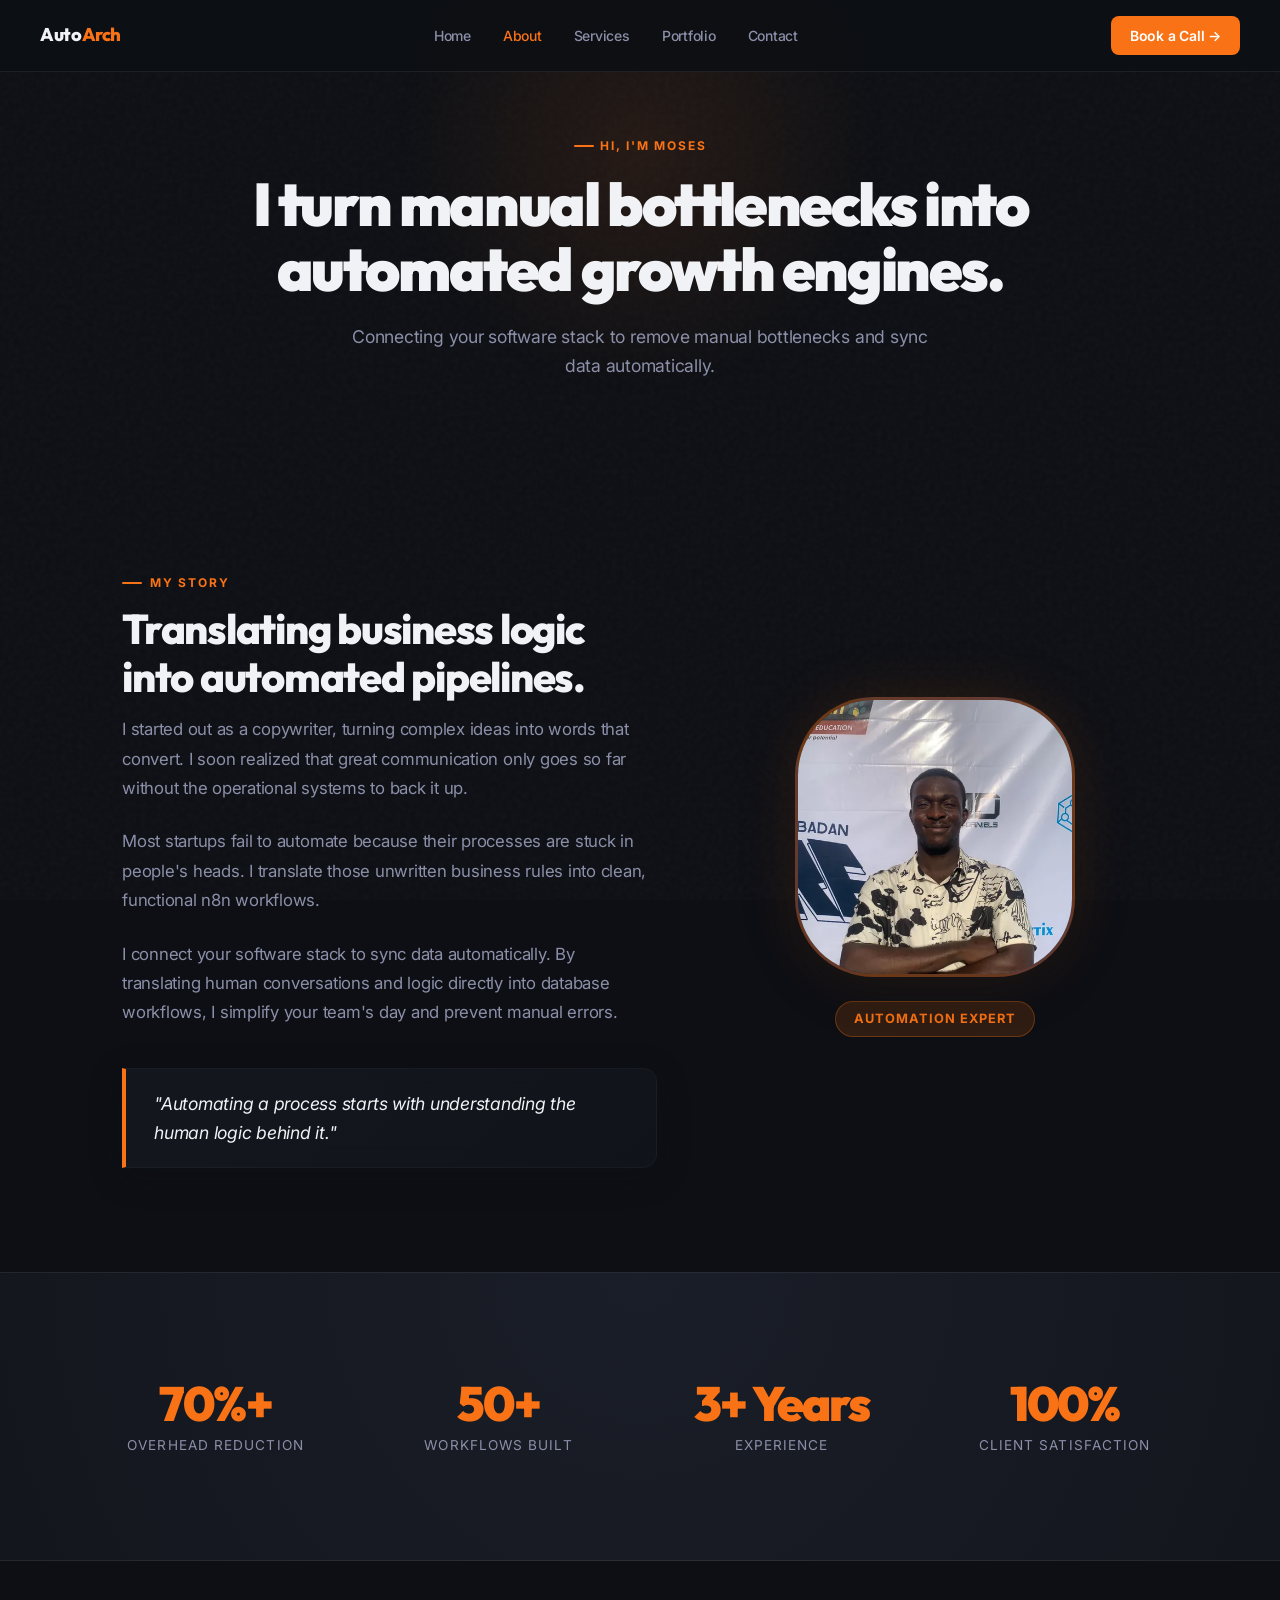
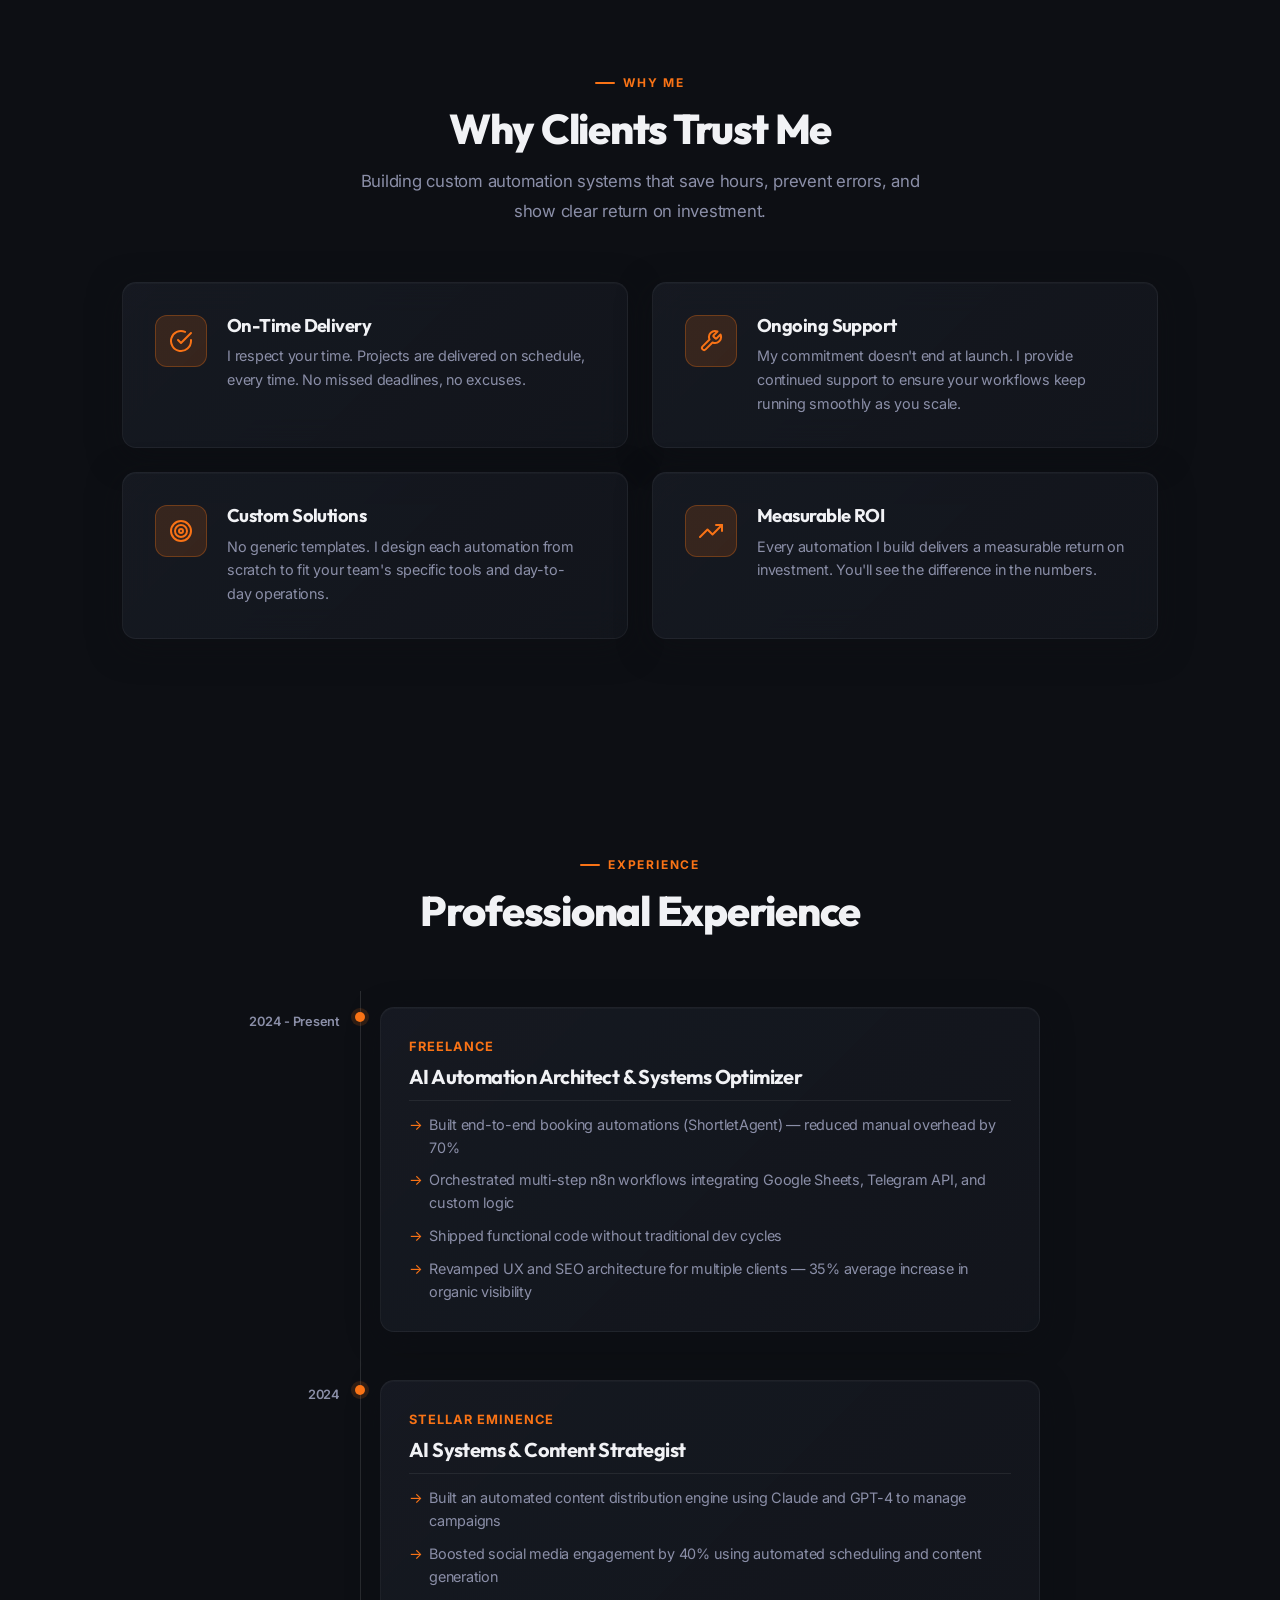
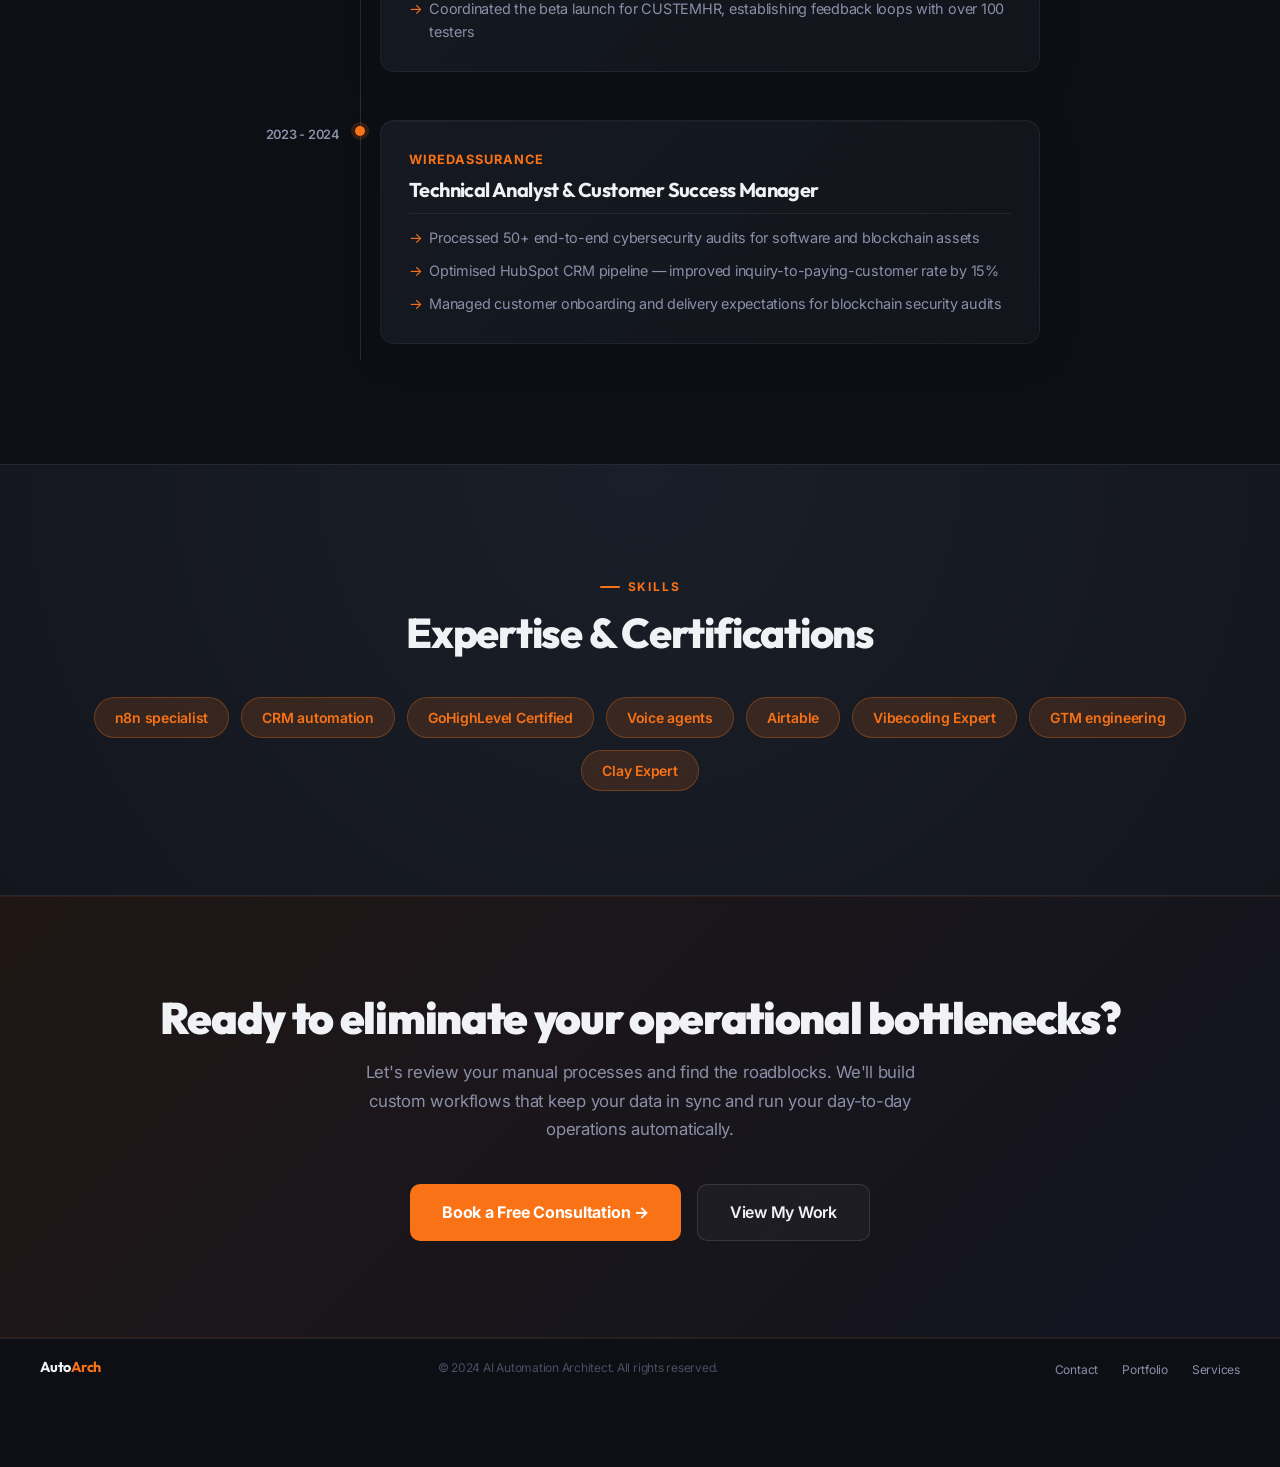
==== about.html @ 7ce36f3f "Initialize project and apply multi-page structural transition with copywriting decontamination" ====
<!DOCTYPE html>
<html lang="en">
<head>
  <meta charset="UTF-8">
  <meta name="viewport" content="width=device-width, initial-scale=1.0">
  <title>About Me | AI Automation Architect</title>
  <meta name="description" content="Read my story and background. I combine technical automation expertise with strategic systems optimization.">
  
    <link rel="preconnect" href="https://fonts.googleapis.com">
  <link rel="preconnect" href="https://fonts.gstatic.com" crossorigin>
  <link href="https://fonts.googleapis.com/css2?family=Inter:wght@400;500;600;700;800&family=Outfit:wght@400;600;700;800;900&display=swap" rel="stylesheet">
  <link rel="stylesheet" href="shared.css?v=1.2">
  
  <style>
    /* ─── ABOUT PAGE SPECIFIC STYLES ──────────────── */
    /* Story Grid */
    .story-grid {
      display: grid;
      grid-template-columns: 1.2fr 1fr;
      gap: 3.5rem;
      align-items: center;
    }
    .story-text p {
      color: var(--muted);
      margin-bottom: 1.5rem;
      line-height: 1.75;
      font-size: 1.05rem;
    }
    .quote-card {
      border-left: 4px solid var(--orange);
      padding: 1.25rem 1.75rem;
      background: linear-gradient(135deg, rgba(25, 29, 38, 0.6) 0%, rgba(19, 22, 29, 0.7) 100%);
      border-top: 1px solid rgba(255, 255, 255, 0.03);
      border-right: 1px solid rgba(255, 255, 255, 0.03);
      border-bottom: 1px solid rgba(255, 255, 255, 0.03);
      border-radius: 0 var(--radius) var(--radius) 0;
      margin-top: 2.5rem;
      font-style: italic;
      font-size: 1.1rem;
      color: var(--text);
      backdrop-filter: blur(12px);
      -webkit-backdrop-filter: blur(12px);
      box-shadow: 0 8px 32px rgba(13, 15, 20, 0.3);
    }
    .story-visual {
      display: flex;
      flex-direction: column;
      align-items: center;
      justify-content: center;
      position: relative;
    }
    .avatar-placeholder {
      overflow: hidden;
      width: 280px;
      height: 280px;
      border-radius: 28%;
      background: linear-gradient(135deg, var(--orange-d) 0%, rgba(99,102,241,0.2) 100%);
      border: 3px solid var(--orange-b);
      display: flex;
      align-items: center;
      justify-content: center;
      font-size: 5.5rem;
      box-shadow: inset 0 1px 1px rgba(255,255,255,0.05), 0 16px 40px rgba(13, 15, 20, 0.4), 0 0 60px rgba(249,115,22,0.15);
      margin-bottom: 1.5rem;
      position: relative;
      transition: all 0.4s cubic-bezier(0.16, 1, 0.3, 1);
    }
    .avatar-placeholder:hover {
      border-color: var(--orange);
      transform: translateY(-2px) scale(1.02);
      box-shadow: inset 0 1px 1px rgba(255,255,255,0.08), 0 24px 64px rgba(13, 15, 20, 0.6), 0 0 80px rgba(249,115,22,0.25);
    }
    .avatar-placeholder::before {
      content: '';
      position: absolute;
      inset: -10px;
      border-radius: 28%;
      border: 1px dashed var(--dim);
      animation: rotate 20s linear infinite;
    }
    @keyframes rotate {
      from { transform: rotate(0deg); }
      to { transform: rotate(360deg); }
    }
    .expert-badge {
      background: var(--orange-d);
      border: 1px solid var(--orange-b);
      color: var(--orange);
      padding: 0.4rem 1.1rem;
      border-radius: 20px;
      font-size: 0.8rem;
      font-weight: 700;
      letter-spacing: 0.08em;
      text-transform: uppercase;
    }

    /* Stats Grid */
    .stats-grid {
      display: grid;
      grid-template-columns: repeat(4, 1fr);
      gap: 2rem;
      text-align: center;
    }
    .stat-number {
      font-family: 'Outfit', sans-serif;
      font-size: 3rem;
      font-weight: 900;
      color: var(--orange);
      margin-bottom: 0.25rem;
      line-height: 1.1;
      letter-spacing: -0.04em;
    }
    .stat-label {
      font-size: 0.85rem;
      color: var(--muted);
      text-transform: uppercase;
      letter-spacing: 0.08em;
    }

    /* Trust Grid */
    .trust-grid {
      display: grid;
      grid-template-columns: repeat(2, 1fr);
      gap: 1.5rem;
    }
    .trust-card {
      background: linear-gradient(135deg, rgba(25, 29, 38, 0.75) 0%, rgba(19, 22, 29, 0.85) 100%);
      border: 1px solid rgba(255, 255, 255, 0.05);
      box-shadow: inset 0 1px 1px rgba(255, 255, 255, 0.03), 0 8px 32px rgba(13, 15, 20, 0.5);
      border-radius: var(--radius);
      padding: 2rem;
      display: flex;
      gap: 1.25rem;
      backdrop-filter: blur(16px);
      -webkit-backdrop-filter: blur(16px);
      transition: all 0.25s cubic-bezier(0.16, 1, 0.3, 1);
    }
    .trust-card:hover {
      border-color: rgba(249,115,22,0.25);
      transform: translateY(-4px);
      box-shadow: inset 0 1px 1px rgba(255, 255, 255, 0.05), 0 20px 48px rgba(13, 15, 20, 0.75), 0 0 32px rgba(249, 115, 22, 0.03);
    }
    .trust-icon {
      width: 52px;
      height: 52px;
      border-radius: 12px;
      background: var(--orange-d);
      border: 1px solid var(--orange-b);
      display: flex;
      align-items: center;
      justify-content: center;
      flex-shrink: 0;
      transition: all 0.3s ease;
    }
    .trust-icon svg {
      width: 24px;
      height: 24px;
      stroke: var(--orange);
    }
    .trust-title {
      font-family: 'Outfit', sans-serif;
      font-size: 1.15rem;
      font-weight: 700;
      margin-bottom: 0.5rem;
    }
    .trust-desc {
      font-size: 0.9rem;
      color: var(--muted);
      line-height: 1.65;
    }

    /* Timeline */
    .timeline {
      position: relative;
      max-width: 800px;
      margin: 0 auto;
      padding: 1rem 0;
    }
    .timeline::before {
      content: '';
      position: absolute;
      top: 0; bottom: 0; left: 120px;
      width: 1px;
      background: var(--border2);
    }
    .timeline-item {
      display: grid;
      grid-template-columns: 100px 40px 1fr;
      margin-bottom: 3rem;
      position: relative;
    }
    .timeline-item:last-child { margin-bottom: 0; }
    .timeline-date {
      text-align: right;
      padding-top: 0.25rem;
      font-size: 0.8rem;
      font-weight: 600;
      color: var(--muted);
    }
    .timeline-dot {
      display: flex;
      justify-content: center;
      position: relative;
      padding-top: 0.35rem;
    }
    .timeline-dot::after {
      content: '';
      width: 10px;
      height: 10px;
      border-radius: 50%;
      background: var(--orange);
      box-shadow: 0 0 0 4px var(--orange-d);
      z-index: 2;
    }
    .timeline-content {
      background: linear-gradient(135deg, rgba(25, 29, 38, 0.75) 0%, rgba(19, 22, 29, 0.85) 100%);
      border: 1px solid rgba(255, 255, 255, 0.05);
      box-shadow: inset 0 1px 1px rgba(255, 255, 255, 0.03), 0 8px 32px rgba(13, 15, 20, 0.4);
      border-radius: var(--radius);
      padding: 1.75rem;
      transition: all 0.25s cubic-bezier(0.16, 1, 0.3, 1);
    }
    .timeline-content:hover {
      border-color: rgba(249,115,22,0.25);
      box-shadow: inset 0 1px 1px rgba(255, 255, 255, 0.05), 0 16px 40px rgba(13, 15, 20, 0.6);
      transform: translateY(-2px);
    }
    .timeline-meta {
      display: flex;
      justify-content: space-between;
      flex-wrap: wrap;
      gap: 0.5rem;
      margin-bottom: 0.75rem;
      border-bottom: 1px solid var(--border);
      padding-bottom: 0.75rem;
    }
    .timeline-company {
      font-size: 0.8rem;
      font-weight: 700;
      text-transform: uppercase;
      letter-spacing: 0.08em;
      color: var(--orange);
    }
    .timeline-role {
      font-family: 'Outfit', sans-serif;
      font-size: 1.25rem;
      font-weight: 700;
      width: 100%;
      letter-spacing: -0.03em;
      line-height: 1.15;
    }
    .timeline-bullets {
      list-style: none;
      display: flex;
      flex-direction: column;
      gap: 0.6rem;
    }
    .timeline-bullets li {
      font-size: 0.9rem;
      color: var(--muted);
      padding-left: 1.25rem;
      position: relative;
      line-height: 1.6;
    }
    .timeline-bullets li::before {
      content: '→';
      position: absolute;
      left: 0;
      color: var(--orange);
    }

    /* Certifications Flex */
    .cert-flex {
      display: flex;
      flex-wrap: wrap;
      gap: 0.75rem;
      justify-content: center;
    }
    .cert-pill {
      background: var(--orange-d);
      border: 1px solid var(--orange-b);
      color: var(--orange);
      padding: 0.5rem 1.25rem;
      border-radius: 30px;
      font-size: 0.875rem;
      font-weight: 600;
      transition: all 0.25s ease;
    }
    .cert-pill:hover {
      background: var(--orange);
      color: #fff;
      transform: translateY(-1px);
    }

    /* Responsive */
    @media (max-width: 900px) {
      .story-grid { grid-template-columns: 1fr; gap: 2rem; }
      .story-visual { order: -1; }
      .stats-grid { grid-template-columns: repeat(2, 1fr); gap: 1.5rem; }
      .trust-grid { grid-template-columns: 1fr; }
      .timeline::before { left: 20px; }
      .timeline-item { grid-template-columns: 0px 40px 1fr; }
      .timeline-dot { grid-column: 2; }
      .timeline-content { grid-column: 3; margin-top: 1rem; }
      .timeline-date {
        position: absolute;
        left: 45px;
        top: -18px;
        text-align: left;
      }
    }

    @media (max-width: 600px) {
      .avatar-placeholder {
      overflow: hidden; width: 180px; height: 180px; font-size: 3.5rem; }
      .story-grid { gap: 2rem; }
      .story-quote-card { padding: 1.5rem; }
      .stats-grid { grid-template-columns: 1fr 1fr; gap: 1rem; }
      .stat-number { font-size: 2.2rem; }
      .stat-label { font-size: 0.75rem; }
      .trust-card { padding: 1.5rem; }
      .cert-flex { gap: 0.5rem; }
      .cert-pill { padding: 0.35rem 0.9rem; font-size: 0.8rem; }

      .timeline-date { font-size: 0.75rem; }
    }
  </style>
</head>
<body>

  <!-- ── NAV ── -->
  <nav>
    <a href="index.html" class="nav-brand">Auto<span>Arch</span></a>
    <ul class="nav-links">
      <li><a href="index.html">Home</a></li>
      <li><a href="about.html" class="active">About</a></li>
      <li><a href="services.html">Services</a></li>
      <li><a href="portfolio.html">Portfolio</a></li>
      <li><a href="contact.html">Contact</a></li>
    </ul>
    <a href="mailto:okoh656@gmail.com" class="nav-cta">Book a Call →</a>
  </nav>

  <!-- ── MOBILE NAV ── -->
  <nav class="mobile-nav">
    <ul class="mobile-nav-links">
      <li><a href="index.html"><span class="icon">🏠</span>Home</a></li>
      <li><a href="about.html" class="active"><span class="icon">👤</span>About</a></li>
      <li><a href="services.html"><span class="icon">⚡</span>Services</a></li>
      <li><a href="portfolio.html"><span class="icon">💼</span>Portfolio</a></li>
      <li><a href="contact.html"><span class="icon">📨</span>Contact</a></li>
    </ul>
  </nav>

  <!-- ── PAGE HERO ── -->
  <div class="page-hero">
    <div class="page-hero-tag">Hi, i'm Moses</div>
    <h1>I turn manual bottlenecks into automated growth engines.</h1>
    <p>Connecting your software stack to remove manual bottlenecks and sync data automatically.</p>
  </div>

  <!-- ── STORY SECTION ── -->
  <section class="section">
    <div class="story-grid">
      <div class="story-text fade-up">
        <div class="section-label">My Story</div>
        <h2 class="section-title">Translating business logic into automated pipelines.</h2>
        <p>I started out as a copywriter, turning complex ideas into words that convert. I soon realized that great communication only goes so far without the operational systems to back it up.</p>
        <p>Most startups fail to automate because their processes are stuck in people's heads. I translate those unwritten business rules into clean, functional n8n workflows.</p>
        <p>I connect your software stack to sync data automatically. By translating human conversations and logic directly into database workflows, I simplify your team's day and prevent manual errors.</p>
        <div class="quote-card">
          "Automating a process starts with understanding the human logic behind it."
        </div>
      </div>
      <div class="story-visual fade-up">
        <div class="avatar-placeholder">
          <img src="assets/about-avatar.webp" alt="AI Automation Specialist" style="width: 100%; height: 100%; object-fit: cover; display: block;" onerror="this.src='data:image/svg+xml;utf8,<svg xmlns=\'http://www.w3.org/2000/svg\' width=\'100%\' height=\'100%\' viewBox=\'0 0 100 100\' fill=\'%231a1e28\'><circle cx=\'50\' cy=\'40\' r=\'20\' fill=\'%23f97316\' opacity=\'0.85\'/><path d=\'M20 90 A30 30 0 0 1 80 90 Z\' fill=\'%23f97316\' opacity=\'0.85\'/></svg>'">
        </div>
        <div class="expert-badge">Automation Expert</div>
      </div>
    </div>
  </section>

  <!-- ── STATS BAND ── -->
  <section class="section-band">
    <div class="inner">
      <div class="stats-grid">
        <div class="stat-card">
          <div class="stat-number">70%+</div>
          <div class="stat-label">Overhead Reduction</div>
        </div>
        <div class="stat-card">
          <div class="stat-number">50+</div>
          <div class="stat-label">Workflows Built</div>
        </div>
        <div class="stat-card">
          <div class="stat-number">3+ Years</div>
          <div class="stat-label">Experience</div>
        </div>
        <div class="stat-card">
          <div class="stat-number">100%</div>
          <div class="stat-label">Client Satisfaction</div>
        </div>
      </div>
    </div>
  </section>

  <!-- ── WHY TRUST ME ── -->
  <section class="section">
    <div style="text-align: center; margin-bottom: 3.5rem;">
      <div class="section-label" style="justify-content: center;">Why Me</div>
      <h2 class="section-title">Why Clients Trust Me</h2>
      <p class="section-desc" style="margin: 0 auto;">Building custom automation systems that save hours, prevent errors, and show clear return on investment.</p>
    </div>

    <div class="trust-grid">
      <div class="trust-card fade-up">
        <div class="trust-icon">
          <svg viewBox="0 0 24 24" fill="none" stroke="currentColor" stroke-width="2" stroke-linecap="round" stroke-linejoin="round"><path d="M22 11.08V12a10 10 0 1 1-5.93-9.14"></path><polyline points="22 4 12 14.01 9 11.01"></polyline></svg>
        </div>
        <div>
          <h3 class="trust-title">On-Time Delivery</h3>
          <p class="trust-desc">I respect your time. Projects are delivered on schedule, every time. No missed deadlines, no excuses.</p>
        </div>
      </div>
      <div class="trust-card fade-up">
        <div class="trust-icon">
          <svg viewBox="0 0 24 24" fill="none" stroke="currentColor" stroke-width="2" stroke-linecap="round" stroke-linejoin="round"><path d="M14.7 6.3a1 1 0 0 0 0 1.4l1.6 1.6a1 1 0 0 0 1.4 0l3.77-3.77a6 6 0 0 1-7.94 7.94l-6.91 6.91a2.12 2.12 0 0 1-3-3l6.91-6.91a6 6 0 0 1 7.94-7.94l-3.76 3.76z"></path></svg>
        </div>
        <div>
          <h3 class="trust-title">Ongoing Support</h3>
          <p class="trust-desc">My commitment doesn't end at launch. I provide continued support to ensure your workflows keep running smoothly as you scale.</p>
        </div>
      </div>
      <div class="trust-card fade-up">
        <div class="trust-icon">
          <svg viewBox="0 0 24 24" fill="none" stroke="currentColor" stroke-width="2" stroke-linecap="round" stroke-linejoin="round"><circle cx="12" cy="12" r="10"></circle><circle cx="12" cy="12" r="6"></circle><circle cx="12" cy="12" r="2"></circle></svg>
        </div>
        <div>
          <h3 class="trust-title">Custom Solutions</h3>
          <p class="trust-desc">No generic templates. I design each automation from scratch to fit your team's specific tools and day-to-day operations.</p>
        </div>
      </div>
      <div class="trust-card fade-up">
        <div class="trust-icon">
          <svg viewBox="0 0 24 24" fill="none" stroke="currentColor" stroke-width="2" stroke-linecap="round" stroke-linejoin="round"><polyline points="23 6 13.5 15.5 8.5 10.5 1 18"></polyline><polyline points="17 6 23 6 23 12"></polyline></svg>
        </div>
        <div>
          <h3 class="trust-title">Measurable ROI</h3>
          <p class="trust-desc">Every automation I build delivers a measurable return on investment. You'll see the difference in the numbers.</p>
        </div>
      </div>
    </div>
  </section>

  <!-- ── TIMELINE SECTION ── -->
  <section class="section">
    <div style="text-align: center; margin-bottom: 3.5rem;">
      <div class="section-label" style="justify-content: center;">Experience</div>
      <h2 class="section-title">Professional Experience</h2>
    </div>

    <div class="timeline">
      <div class="timeline-item fade-up">
        <div class="timeline-date">2024 - Present</div>
        <div class="timeline-dot"></div>
        <div class="timeline-content">
          <div class="timeline-meta">
            <span class="timeline-company">Freelance</span>
            <h3 class="timeline-role">AI Automation Architect & Systems Optimizer</h3>
          </div>
          <ul class="timeline-bullets">
            <li>Built end-to-end booking automations (ShortletAgent) — reduced manual overhead by 70%</li>
            <li>Orchestrated multi-step n8n workflows integrating Google Sheets, Telegram API, and custom logic</li>
            <li>Shipped functional code without traditional dev cycles</li>
            <li>Revamped UX and SEO architecture for multiple clients — 35% average increase in organic visibility</li>
          </ul>
        </div>
      </div>

      <div class="timeline-item fade-up">
        <div class="timeline-date">2024</div>
        <div class="timeline-dot"></div>
        <div class="timeline-content">
          <div class="timeline-meta">
            <span class="timeline-company">Stellar Eminence</span>
            <h3 class="timeline-role">AI Systems & Content Strategist</h3>
          </div>
          <ul class="timeline-bullets">
            <li>Built an automated content distribution engine using Claude and GPT-4 to manage campaigns</li>
            <li>Boosted social media engagement by 40% using automated scheduling and content generation</li>
            <li>Coordinated the beta launch for CUSTEMHR, establishing feedback loops with over 100 testers</li>
          </ul>
        </div>
      </div>

      <div class="timeline-item fade-up">
        <div class="timeline-date">2023 - 2024</div>
        <div class="timeline-dot"></div>
        <div class="timeline-content">
          <div class="timeline-meta">
            <span class="timeline-company">WiredAssurance</span>
            <h3 class="timeline-role">Technical Analyst & Customer Success Manager</h3>
          </div>
          <ul class="timeline-bullets">
            <li>Processed 50+ end-to-end cybersecurity audits for software and blockchain assets</li>
            <li>Optimised HubSpot CRM pipeline — improved inquiry-to-paying-customer rate by 15%</li>
            <li>Managed customer onboarding and delivery expectations for blockchain security audits</li>
          </ul>
        </div>
      </div>
    </div>
  </section>

  <!-- ── EXPERTISE & CERTIFICATIONS ── -->
  <section class="section-band">
    <div class="inner" style="text-align: center;">
      <div class="section-label" style="justify-content: center;">Skills</div>
      <h2 class="section-title" style="margin-bottom: 2.5rem;">Expertise & Certifications</h2>
      <div class="cert-flex">
        <span class="cert-pill">n8n specialist</span>
        <span class="cert-pill">CRM automation</span>
        <span class="cert-pill">GoHighLevel Certified</span>
        <span class="cert-pill">Voice agents</span>
        <span class="cert-pill">Airtable</span>
        <span class="cert-pill">Vibecoding Expert</span>
        <span class="cert-pill">GTM engineering</span>
      <span class="cert-pill">Clay Expert</span>
      </div>
    </div>
  </section>

  <!-- ── CTA BAND ── -->
  <div class="cta-band">
    <h2>Ready to eliminate your operational bottlenecks?</h2>
    <p>Let's review your manual processes and find the roadblocks. We'll build custom workflows that keep your data in sync and run your day-to-day operations automatically.</p>
    <div style="display: flex; gap: 1rem; justify-content: center; flex-wrap: wrap;">
      <a href="contact.html" class="btn-primary">Book a Free Consultation →</a>
      <a href="portfolio.html" class="btn-outline">View My Work</a>
    </div>
  </div>

  <!-- ── FOOTER ── -->
  <footer>
    <div class="footer-brand">Auto<span>Arch</span></div>
    <div class="footer-copy">© 2024 AI Automation Architect. All rights reserved.</div>
    <ul class="footer-links">
      <li><a href="contact.html">Contact</a></li>
      <li><a href="portfolio.html">Portfolio</a></li>
      <li><a href="services.html">Services</a></li>
    </ul>
  </footer>

  

  <script defer src="shared.js?v=1.2"></script>

</body>
</html>
---- shared.css ----
/* ─── SHARED STYLES for all pages ───────────────── */


*, *::before, *::after { box-sizing: border-box; margin: 0; padding: 0; }

:root {
  --bg:       #0d0f14;
  --surface:  #13161d;
  --surface2: #1a1e28;
  --border:   rgba(255,255,255,0.07);
  --border2:  rgba(255,255,255,0.12);
  --text:     #f1f2f5;
  --muted:    #8b8fa8;
  --dim:      #4a4e62;
  --orange:   #f97316;
  --orange-d: rgba(249,115,22,0.15);
  --orange-b: rgba(249,115,22,0.3);
  --blue:     #6366f1;
  --green:    #22c55e;
  --radius:   14px;
}

html { scroll-behavior: smooth; }

body {
  background: var(--bg);
  color: var(--text);
  font-family: 'Inter', sans-serif;
  font-size: 16px;
  line-height: 1.65;
  letter-spacing: -0.015em;
  overflow-x: hidden;
  padding-bottom: 70px;
}

a { color: inherit; text-decoration: none; }

/* ─── AUTOFILL OVERRIDES ── */
input:-webkit-autofill,
input:-webkit-autofill:hover, 
input:-webkit-autofill:focus,
input:-webkit-autofill:active,
textarea:-webkit-autofill,
textarea:-webkit-autofill:hover,
textarea:-webkit-autofill:focus,
select:-webkit-autofill,
select:-webkit-autofill:hover,
select:-webkit-autofill:focus {
  -webkit-box-shadow: 0 0 0 1000px var(--surface) inset !important;
  -webkit-text-fill-color: var(--text) !important;
  transition: background-color 5000s ease-in-out 0s;
}


/* ─── DISPLAY TYPOGRAPHY ── */
h1, h2, h3, h4, h5, h6 {
  font-family: 'Outfit', sans-serif;
  letter-spacing: -0.035em;
  line-height: 1.12;
  text-wrap: balance;
}

h1 {
  letter-spacing: -0.045em;
  line-height: 1.08;
}

h2 {
  letter-spacing: -0.035em;
  line-height: 1.12;
}

h3 {
  letter-spacing: -0.03em;
  line-height: 1.15;
}

p {
  text-wrap: pretty;
}


/* ─── NOISE ── */
body::before {
  content: '';
  position: fixed;
  inset: 0;
  background-image: url("data:image/svg+xml,%3Csvg viewBox='0 0 200 200' xmlns='http://www.w3.org/2000/svg'%3E%3Cfilter id='n'%3E%3CfeTurbulence type='fractalNoise' baseFrequency='0.85' numOctaves='4' stitchTiles='stitch'/%3E%3C/filter%3E%3Crect width='100%25' height='100%25' filter='url(%23n)' opacity='0.03'/%3E%3C/svg%3E");
  pointer-events: none;
  z-index: 0;
}

/* ─── NAV ── */
nav {
  position: fixed;
  top: 0; left: 0; right: 0;
  z-index: 200;
  display: flex;
  align-items: center;
  justify-content: space-between;
  padding: 1rem 2.5rem;
  background: rgba(13,15,20,0.88);
  backdrop-filter: blur(20px);
  -webkit-backdrop-filter: blur(20px);
  border-bottom: 1px solid var(--border);
}

.nav-brand {
  font-family: 'Outfit', sans-serif;
  font-weight: 800;
  font-size: 1.15rem;
  letter-spacing: -0.02em;
  flex-shrink: 0;
}
.nav-brand span { color: var(--orange); }

.nav-links {
  display: flex;
  gap: 2rem;
  list-style: none;
}
.nav-links a {
  font-size: 0.875rem;
  font-weight: 500;
  color: var(--muted);
  transition: color 0.2s;
  white-space: nowrap;
}
.nav-links a:hover,
.nav-links a.active { color: var(--orange); }

.nav-cta {
  background: var(--orange);
  color: #fff !important;
  padding: 0.5rem 1.2rem;
  border-radius: 8px;
  font-size: 0.875rem;
  font-weight: 600;
  transition: all 0.25s ease;
  white-space: nowrap;
  flex-shrink: 0;
}
.nav-cta:hover {
  background: #ea6d0e;
  transform: translateY(-1px);
  box-shadow: 0 6px 20px rgba(249,115,22,0.35);
}

/* ─── MOBILE BOTTOM NAV ── */
.mobile-nav {
  display: none;
  position: fixed;
  top: auto;
  bottom: 0; left: 0; right: 0;
  z-index: 200;
  background: rgba(13,15,20,0.95);
  backdrop-filter: blur(20px);
  border-top: 1px solid var(--border);
  padding: 0.5rem 0 0.75rem;
}
.mobile-nav-links {
  display: flex;
  justify-content: space-around;
  list-style: none;
}
.mobile-nav-links a {
  display: flex;
  flex-direction: column;
  align-items: center;
  gap: 0.2rem;
  font-size: 0.62rem;
  font-weight: 600;
  color: var(--muted);
  padding: 0.4rem 0.6rem;
  border-radius: 8px;
  transition: color 0.2s;
  text-transform: uppercase;
  letter-spacing: 0.04em;
}
.mobile-nav-links a:hover,
.mobile-nav-links a.active { color: var(--orange); }
.mobile-nav-links .icon { font-size: 1.3rem; line-height: 1; }

/* ─── FOOTER ── */
footer {
  padding: 1rem 2.5rem;
  display: flex;
  align-items: center;
  justify-content: space-between;
  border-top: 1px solid var(--border);
  flex-wrap: wrap;
  gap: 1.5rem;
}
.footer-brand {
  font-family: 'Outfit', sans-serif;
  font-weight: 700;
  font-size: 0.9rem;
}
.footer-brand span { color: var(--orange); }
.footer-copy { font-size: 0.75rem; color: var(--dim); }
.footer-links { display: flex; gap: 1.5rem; list-style: none; }
.footer-links a { font-size: 0.75rem; color: var(--muted); transition: color 0.2s; }
.footer-links a:hover { color: var(--orange); }

/* ─── PAGE HERO ── */
.page-hero {
  padding: 8rem 2rem 5rem;
  text-align: center;
  position: relative;
  overflow: hidden;
}
.page-hero::before {
  content: '';
  position: absolute;
  width: 500px; height: 500px;
  top: -100px; left: 50%;
  transform: translateX(-50%);
  background: radial-gradient(ellipse, rgba(249,115,22,0.1) 0%, transparent 70%);
  border-radius: 50%;
  pointer-events: none;
}
.page-hero-tag {
  display: inline-flex;
  align-items: center;
  gap: 0.4rem;
  font-size: 0.75rem;
  font-weight: 700;
  text-transform: uppercase;
  letter-spacing: 0.15em;
  color: var(--orange);
  margin-bottom: 1rem;
}
.page-hero-tag::before {
  content: '';
  width: 20px; height: 2px;
  background: var(--orange);
  border-radius: 2px;
}
.page-hero h1 {
  font-family: 'Outfit', sans-serif;
  font-size: clamp(2.5rem, 5vw, 3.75rem);
  font-weight: 900;
  letter-spacing: -0.04em;
  line-height: 1.08;
  margin-bottom: 1.25rem;
  position: relative;
  z-index: 1;
}
.page-hero p {
  color: var(--muted);
  font-size: 1.1rem;
  max-width: 600px;
  margin: 0 auto;
  line-height: 1.7;
  position: relative;
  z-index: 1;
}

/* ─── SECTIONS ── */
.section {
  padding: 6.5rem 2rem;
  max-width: 1100px;
  margin: 0 auto;
}
.section-wide {
  padding: 6.5rem 2rem;
  max-width: 1200px;
  margin: 0 auto;
}
.section-band {
  background: radial-gradient(circle at 50% 0%, var(--surface2) 0%, var(--surface) 100%);
  padding: 6.5rem 3rem;
  border-top: 1px solid var(--border);
  border-bottom: 1px solid var(--border);
}
.section-band .inner {
  max-width: 1100px;
  margin: 0 auto;
}

.section-label {
  display: inline-flex;
  align-items: center;
  gap: 0.5rem;
  font-size: 0.75rem;
  font-weight: 700;
  text-transform: uppercase;
  letter-spacing: 0.15em;
  color: var(--orange);
  margin-bottom: 0.75rem;
}
.section-label::before {
  content: '';
  width: 20px; height: 2px;
  background: var(--orange);
  border-radius: 2px;
}
.section-title {
  font-family: 'Outfit', sans-serif;
  font-size: clamp(1.9rem, 3.5vw, 2.6rem);
  font-weight: 800;
  letter-spacing: -0.03em;
  margin-bottom: 0.9rem;
  line-height: 1.15;
}
.section-desc {
  color: var(--muted);
  font-size: 1.05rem;
  max-width: 580px;
  line-height: 1.75;
  margin-bottom: 3rem;
}

/* ─── BUTTONS ── */
.btn-primary {
  display: inline-flex;
  align-items: center;
  gap: 0.5rem;
  background: var(--orange);
  color: #fff;
  padding: 0.9rem 2rem;
  border-radius: 10px;
  font-weight: 700;
  font-size: 1rem;
  border: none;
  cursor: pointer;
  transition: all 0.25s cubic-bezier(0.16, 1, 0.3, 1);
  text-decoration: none;
}
.btn-primary:hover {
  background: #ea6d0e;
  transform: translateY(-2px);
  box-shadow: 0 12px 30px rgba(249,115,22,0.4);
}
.btn-outline {
  display: inline-flex;
  align-items: center;
  gap: 0.5rem;
  background: rgba(255,255,255,0.03);
  border: 1px solid var(--border2);
  color: var(--text);
  padding: 0.9rem 2rem;
  border-radius: 10px;
  font-weight: 600;
  font-size: 1rem;
  cursor: pointer;
  transition: all 0.25s cubic-bezier(0.16, 1, 0.3, 1);
  text-decoration: none;
}
.btn-outline:hover {
  background: rgba(255,255,255,0.08);
  border-color: rgba(255,255,255,0.25);
  transform: translateY(-2px);
}
.btn-primary:active,
.btn-outline:active,
.nav-cta:active,
.filter-btn:active,
.tool-box:active,
.res-card:active {
  transform: scale(0.97) translateY(1px) !important;
  transition: transform 0.08s ease;
}

/* ─── CARD UTILITIES ── */
.card {
  background: linear-gradient(135deg, rgba(25, 29, 38, 0.75) 0%, rgba(19, 22, 29, 0.85) 100%);
  border: 1px solid rgba(255, 255, 255, 0.05);
  box-shadow: inset 0 1px 1px rgba(255, 255, 255, 0.03), 0 8px 32px rgba(13, 15, 20, 0.5);
  border-radius: var(--radius);
  padding: 1.75rem;
  backdrop-filter: blur(16px);
  -webkit-backdrop-filter: blur(16px);
  transition: all 0.25s cubic-bezier(0.16, 1, 0.3, 1);
}
.card:hover {
  border-color: rgba(249,115,22,0.25);
  transform: translateY(-4px);
  box-shadow: inset 0 1px 1px rgba(255, 255, 255, 0.05), 0 20px 48px rgba(13, 15, 20, 0.75), 0 0 32px rgba(249, 115, 22, 0.03);
}
.card-accent {
  position: relative;
  overflow: hidden;
}
.card-accent::before {
  content: '';
  position: absolute;
  top: 0; left: 0; right: 0;
  height: 2px;
  background: var(--orange);
  transform: scaleX(0);
  transform-origin: left;
  transition: transform 0.25s cubic-bezier(0.16, 1, 0.3, 1);
}
.card-accent:hover::before { transform: scaleX(1); }

/* ─── CTA BAND ── */
.cta-band {
  padding: 6rem 3rem;
  text-align: center;
  background: linear-gradient(135deg, rgba(249,115,22,0.08) 0%, rgba(99,102,241,0.06) 100%);
  border-top: 1px solid rgba(249,115,22,0.1);
  border-bottom: 1px solid rgba(249,115,22,0.1);
}
.cta-band h2 {
  font-family: 'Outfit', sans-serif;
  font-size: clamp(1.9rem, 3.5vw, 2.75rem);
  font-weight: 900;
  letter-spacing: -0.03em;
  margin-bottom: 1rem;
}
.cta-band p {
  color: var(--muted);
  font-size: 1.05rem;
  max-width: 560px;
  margin: 0 auto 2.5rem;
  line-height: 1.7;
}

/* ─── FADE-UP ANIMATIONS ── */
.fade-up {
  opacity: 0;
  transform: translateY(20px);
  transition: opacity 0.6s ease, transform 0.6s ease;
}
.fade-up.visible { opacity: 1; transform: translateY(0); }
.fade-up:nth-child(2) { transition-delay: 0.08s; }
.fade-up:nth-child(3) { transition-delay: 0.16s; }
.fade-up:nth-child(4) { transition-delay: 0.24s; }
.fade-up:nth-child(5) { transition-delay: 0.32s; }
.fade-up:nth-child(6) { transition-delay: 0.4s; }

/* ─── TOOL TAGS ── */
.tool-tag {
  font-size: 0.72rem;
  font-weight: 600;
  background: rgba(255,255,255,0.05);
  border: 1px solid var(--border2);
  color: var(--muted);
  padding: 0.2rem 0.6rem;
  border-radius: 5px;
}

/* ─── KEYFRAMES ── */
@keyframes pulse {
  0%, 100% { opacity: 1; transform: scale(1); }
  50% { opacity: 0.5; transform: scale(0.85); }
}
@keyframes bounce {
  0%, 100% { transform: translateY(0); }
  50% { transform: translateY(-5px); }
}

/* ─── RESPONSIVE ── */
@media (max-width: 900px) {
  nav { padding: 0.9rem 1.25rem; }
  .nav-links { display: none; }
  .mobile-nav { display: block; }
  body { padding-bottom: 80px; }
  footer { padding: 1rem 1.25rem; flex-direction: column; text-align: center; }
  .section, .section-wide { padding: 3.5rem 1.25rem; }
  .section-band { padding: 3.5rem 1.25rem; }
  .cta-band { padding: 4rem 1.25rem; }
}
@media (max-width: 600px) {
  .page-hero { padding: 6rem 1.25rem 3.5rem; }
  .page-hero h1 { font-size: clamp(1.8rem, 8vw, 2.5rem); }
  .page-hero p { font-size: 0.95rem; }
  .section, .section-wide { padding: 2.5rem 1rem; }
  .section-band { padding: 2.5rem 1rem; }
  .cta-band { padding: 3rem 1rem; }
  .cta-band h2 { font-size: clamp(1.5rem, 6vw, 2rem); }
  .section-title { font-size: clamp(1.5rem, 6vw, 2rem); }
  .section-desc { font-size: 0.95rem; margin-bottom: 2rem; }
  .btn-primary { padding: 0.75rem 1.5rem; font-size: 0.9rem; }
  .btn-outline { padding: 0.75rem 1.5rem; font-size: 0.9rem; }
  footer { padding: 1rem 1rem; gap: 1rem; }
}
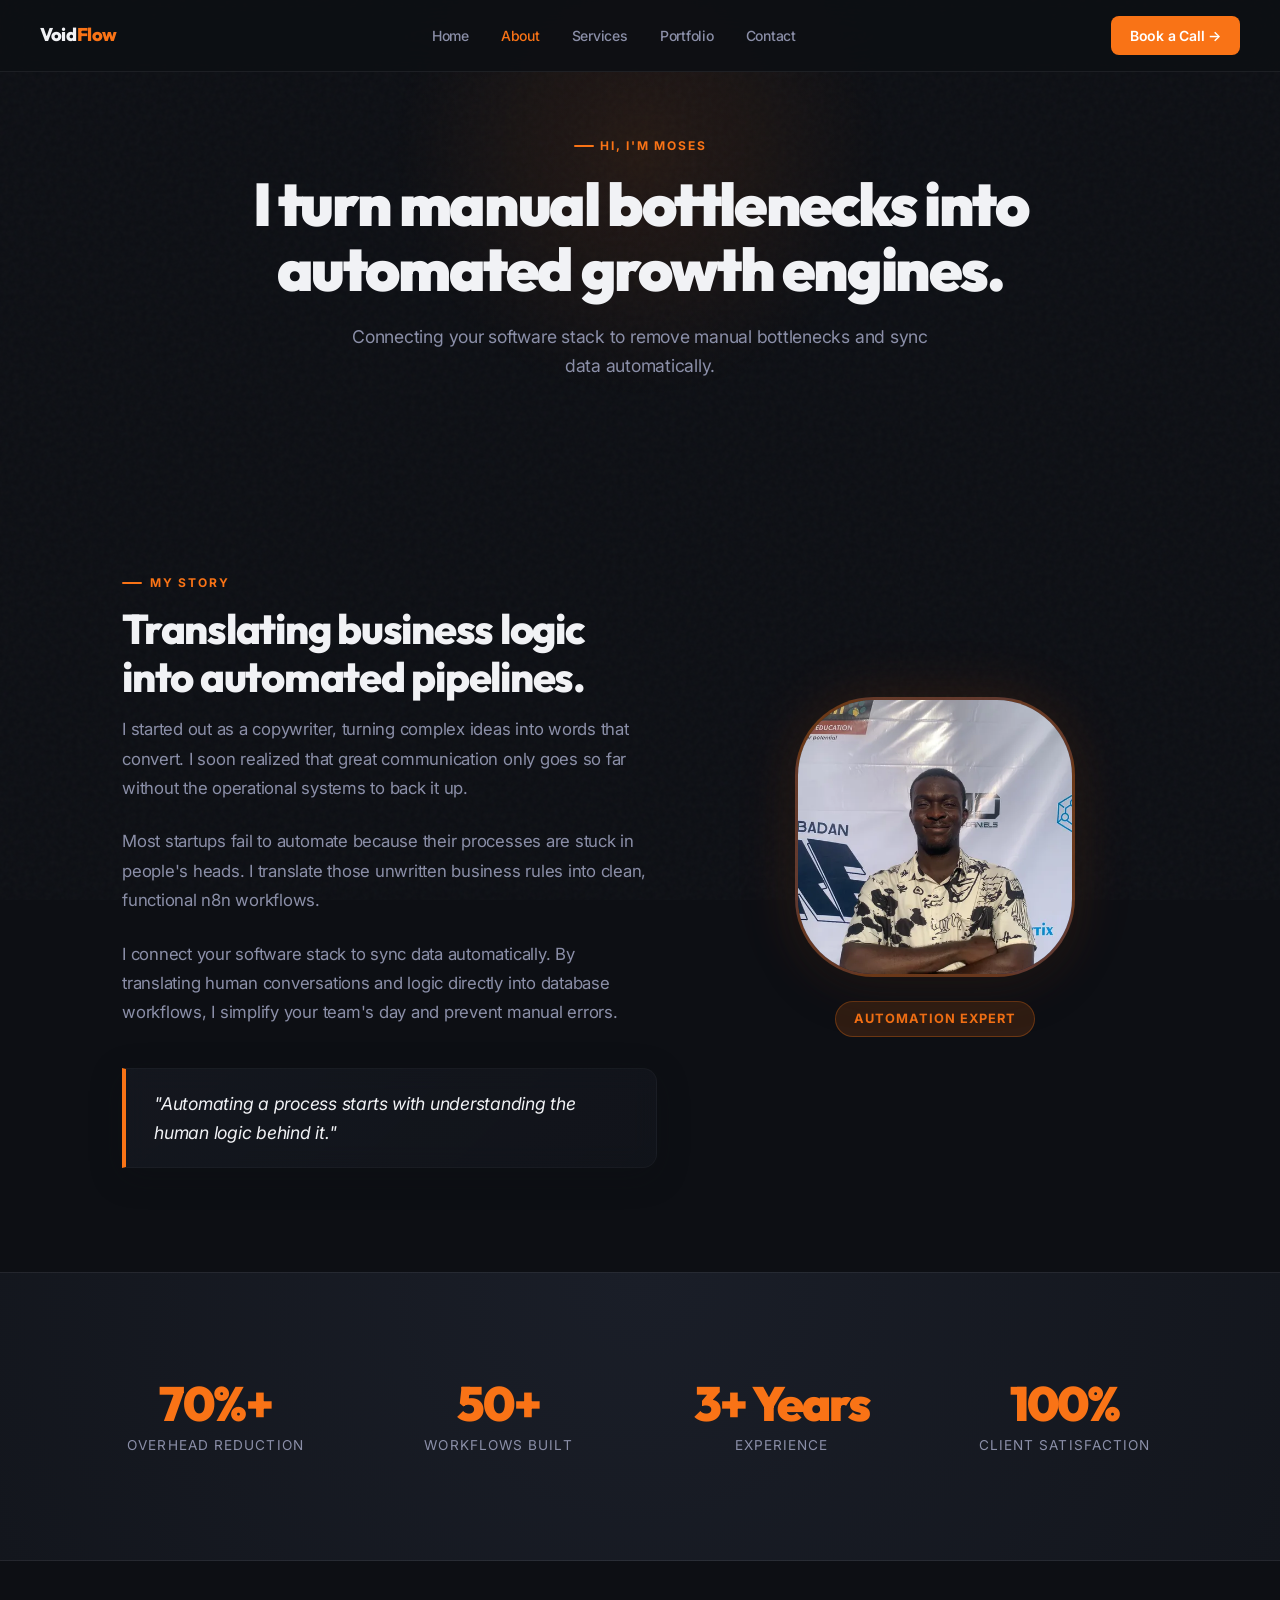
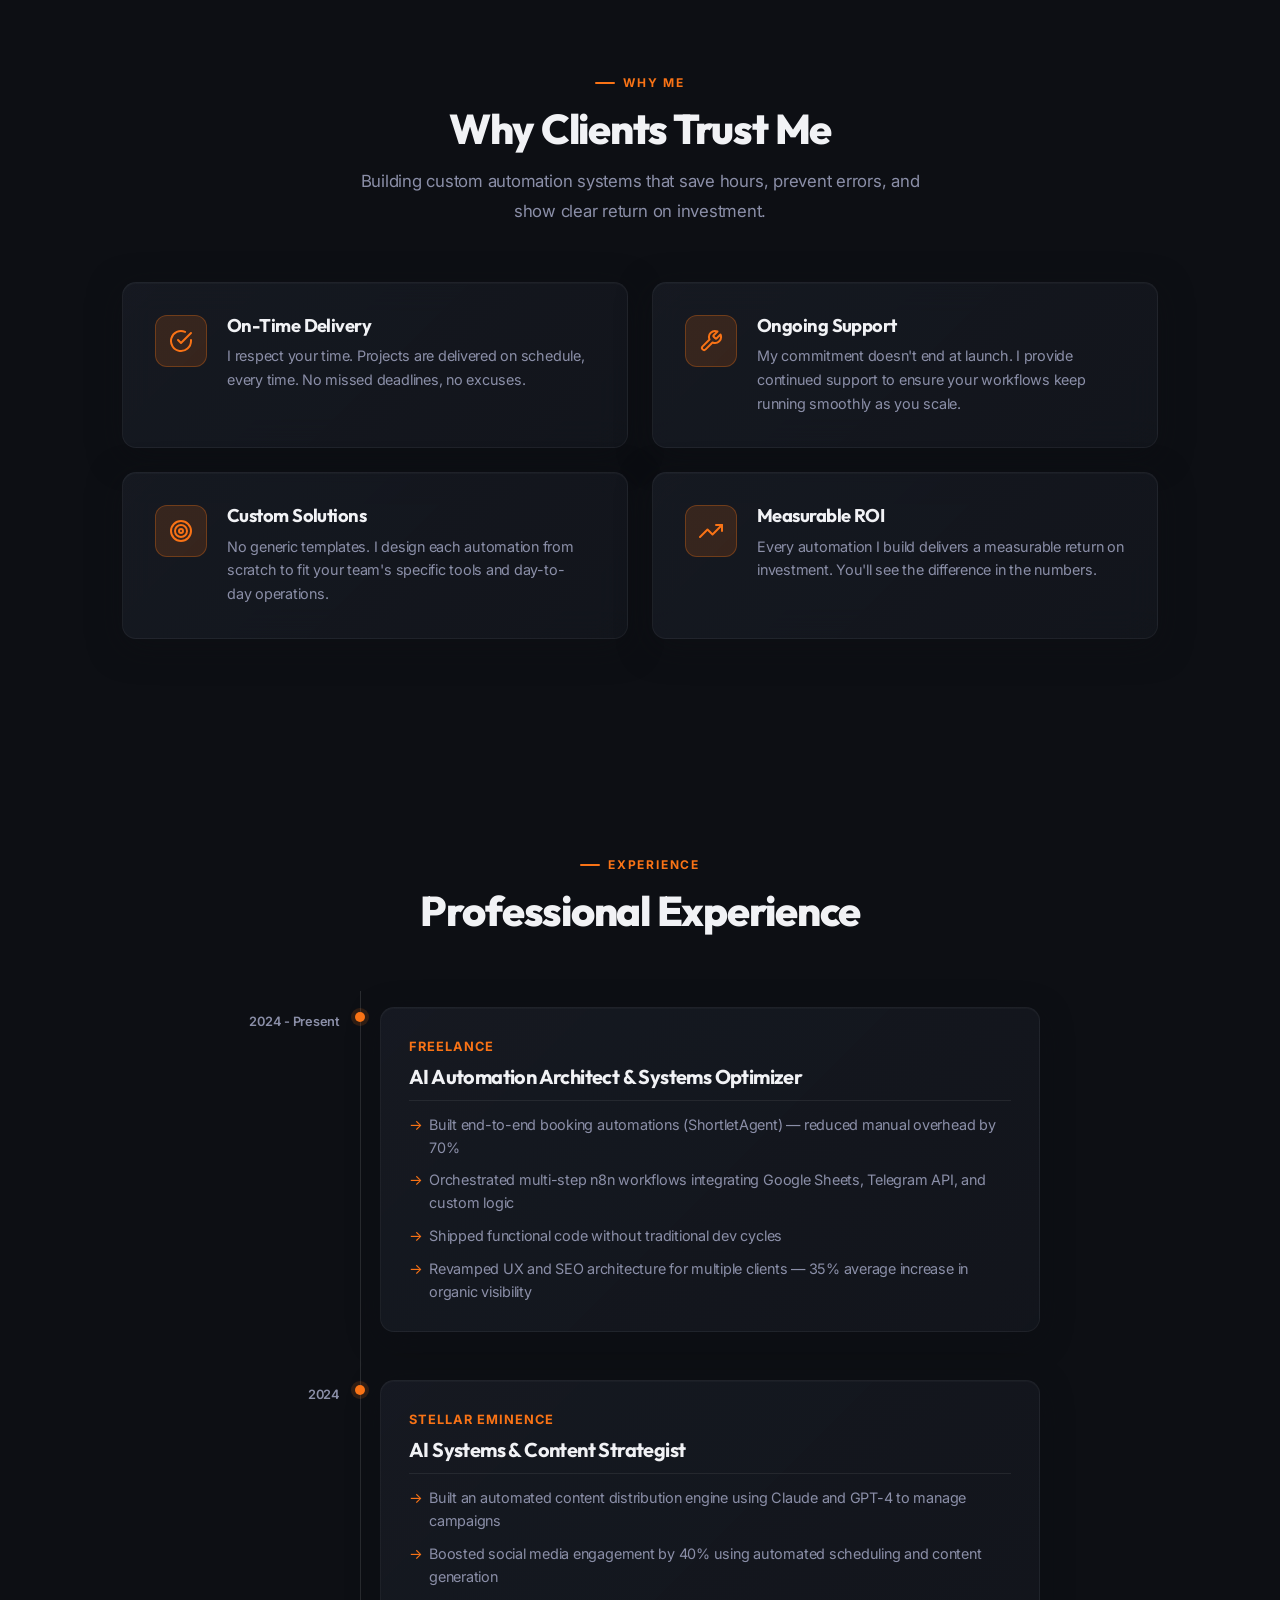
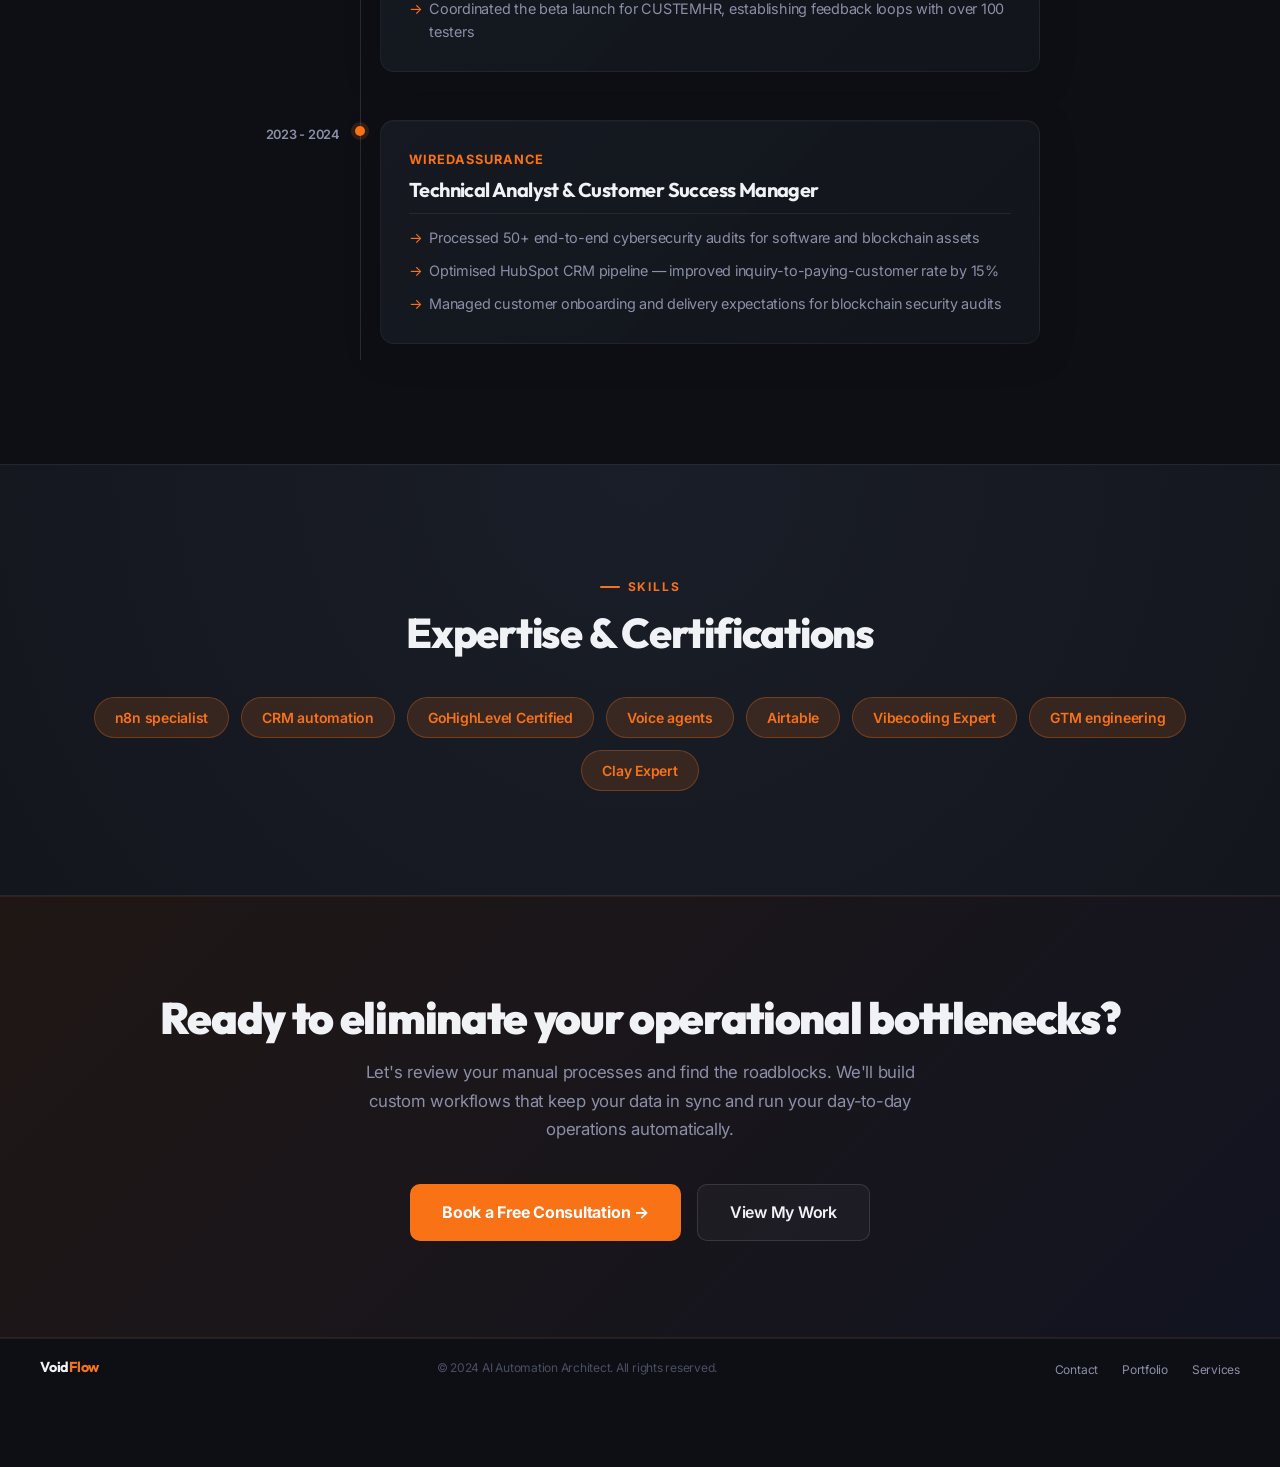
==== commit 526aede6: "Rebrand website to VoidFlow globally" ====
--- a/about.html
+++ b/about.html
@@ -330,7 +330,7 @@
 
   <!-- ── NAV ── -->
   <nav>
-    <a href="index.html" class="nav-brand">Auto<span>Arch</span></a>
+    <a href="index.html" class="nav-brand">Void<span>Flow</span></a>
     <ul class="nav-links">
       <li><a href="index.html">Home</a></li>
       <li><a href="about.html" class="active">About</a></li>
@@ -542,7 +542,7 @@
 
   <!-- ── FOOTER ── -->
   <footer>
-    <div class="footer-brand">Auto<span>Arch</span></div>
+    <div class="footer-brand">Void<span>Flow</span></div>
     <div class="footer-copy">© 2024 AI Automation Architect. All rights reserved.</div>
     <ul class="footer-links">
       <li><a href="contact.html">Contact</a></li>
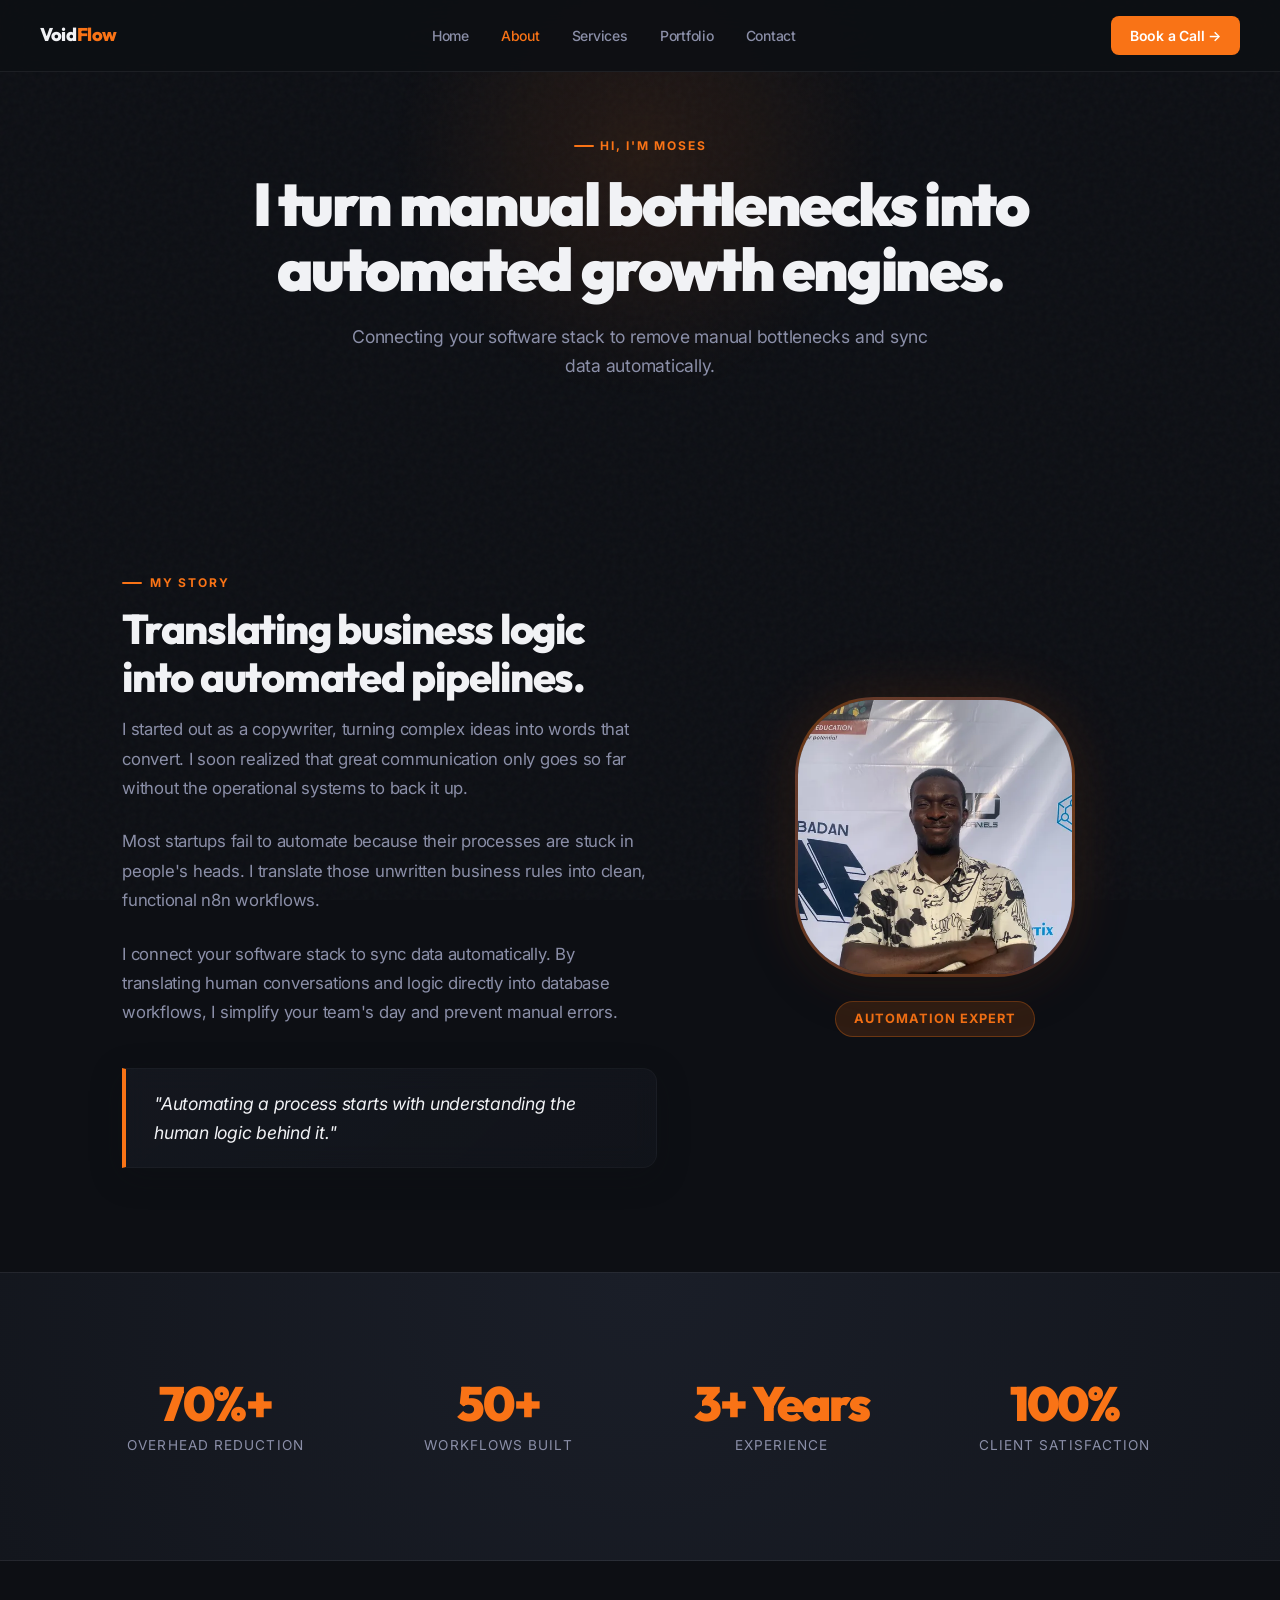
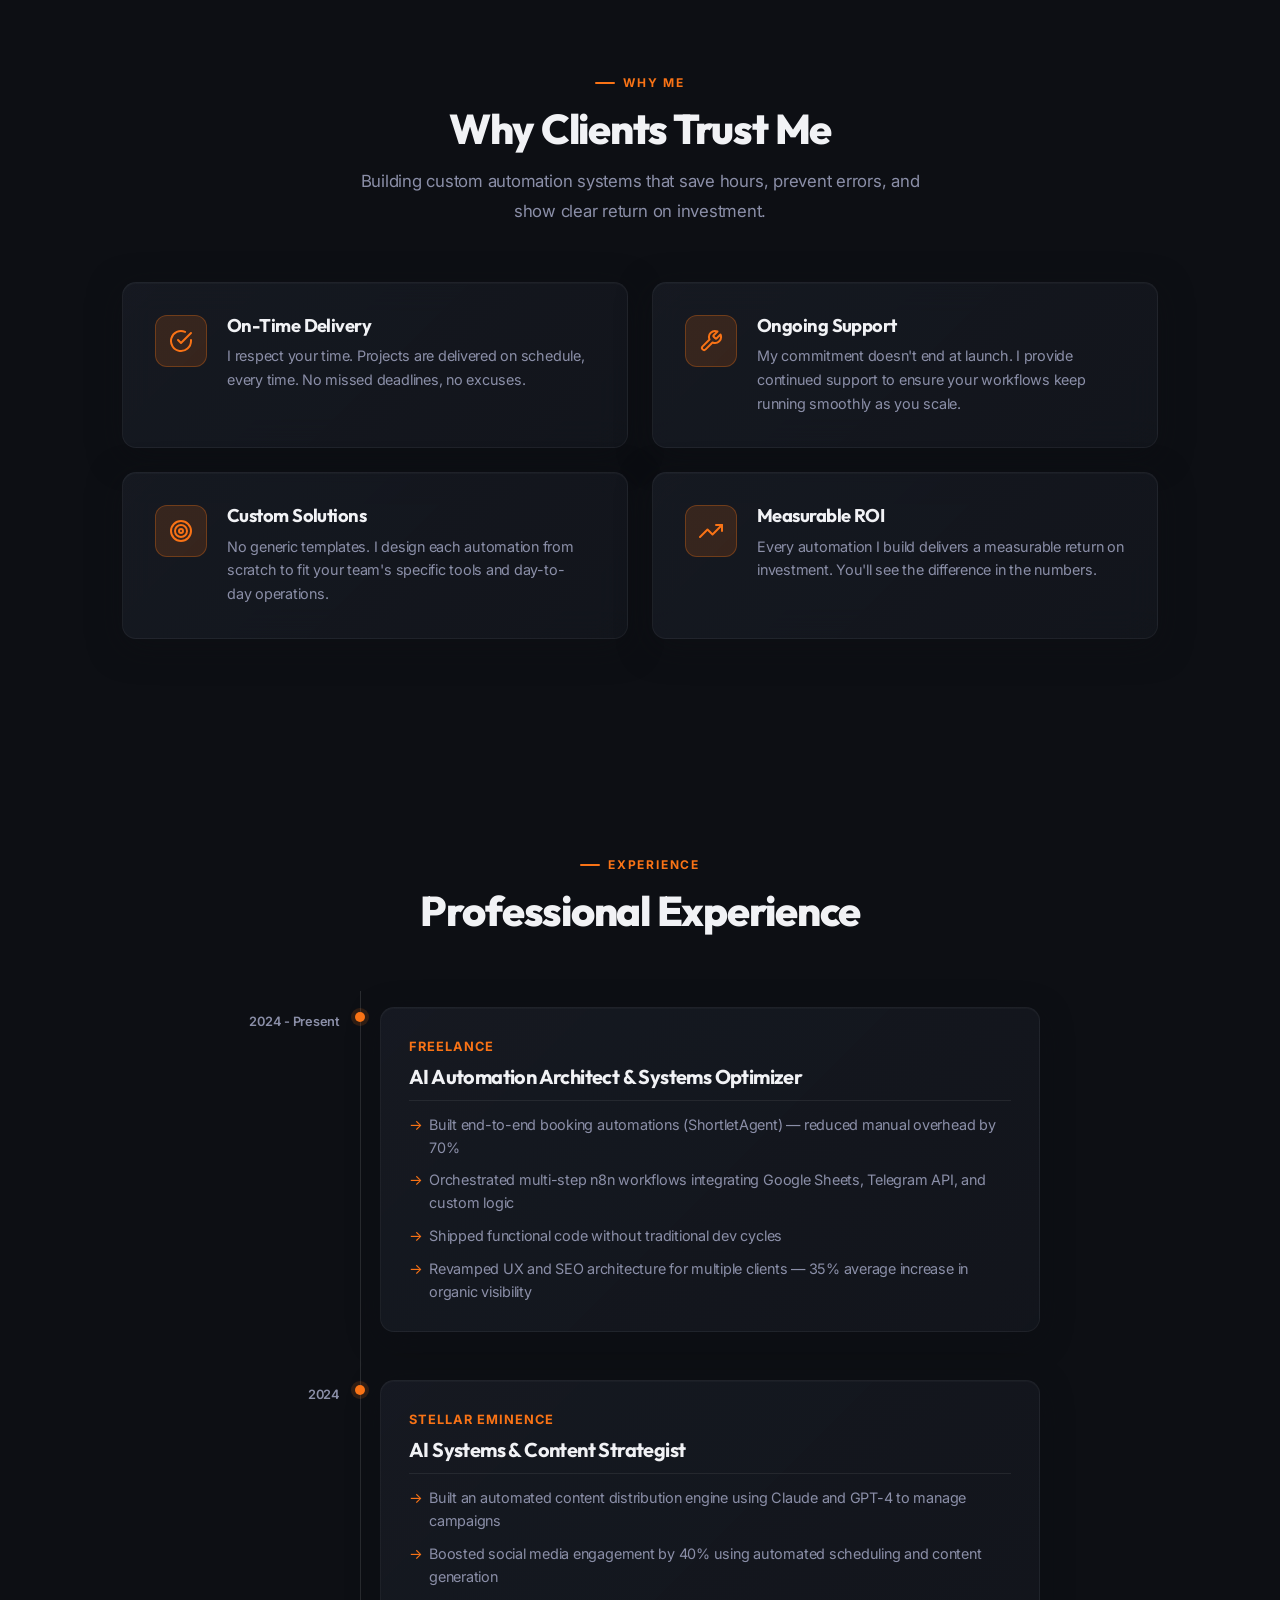
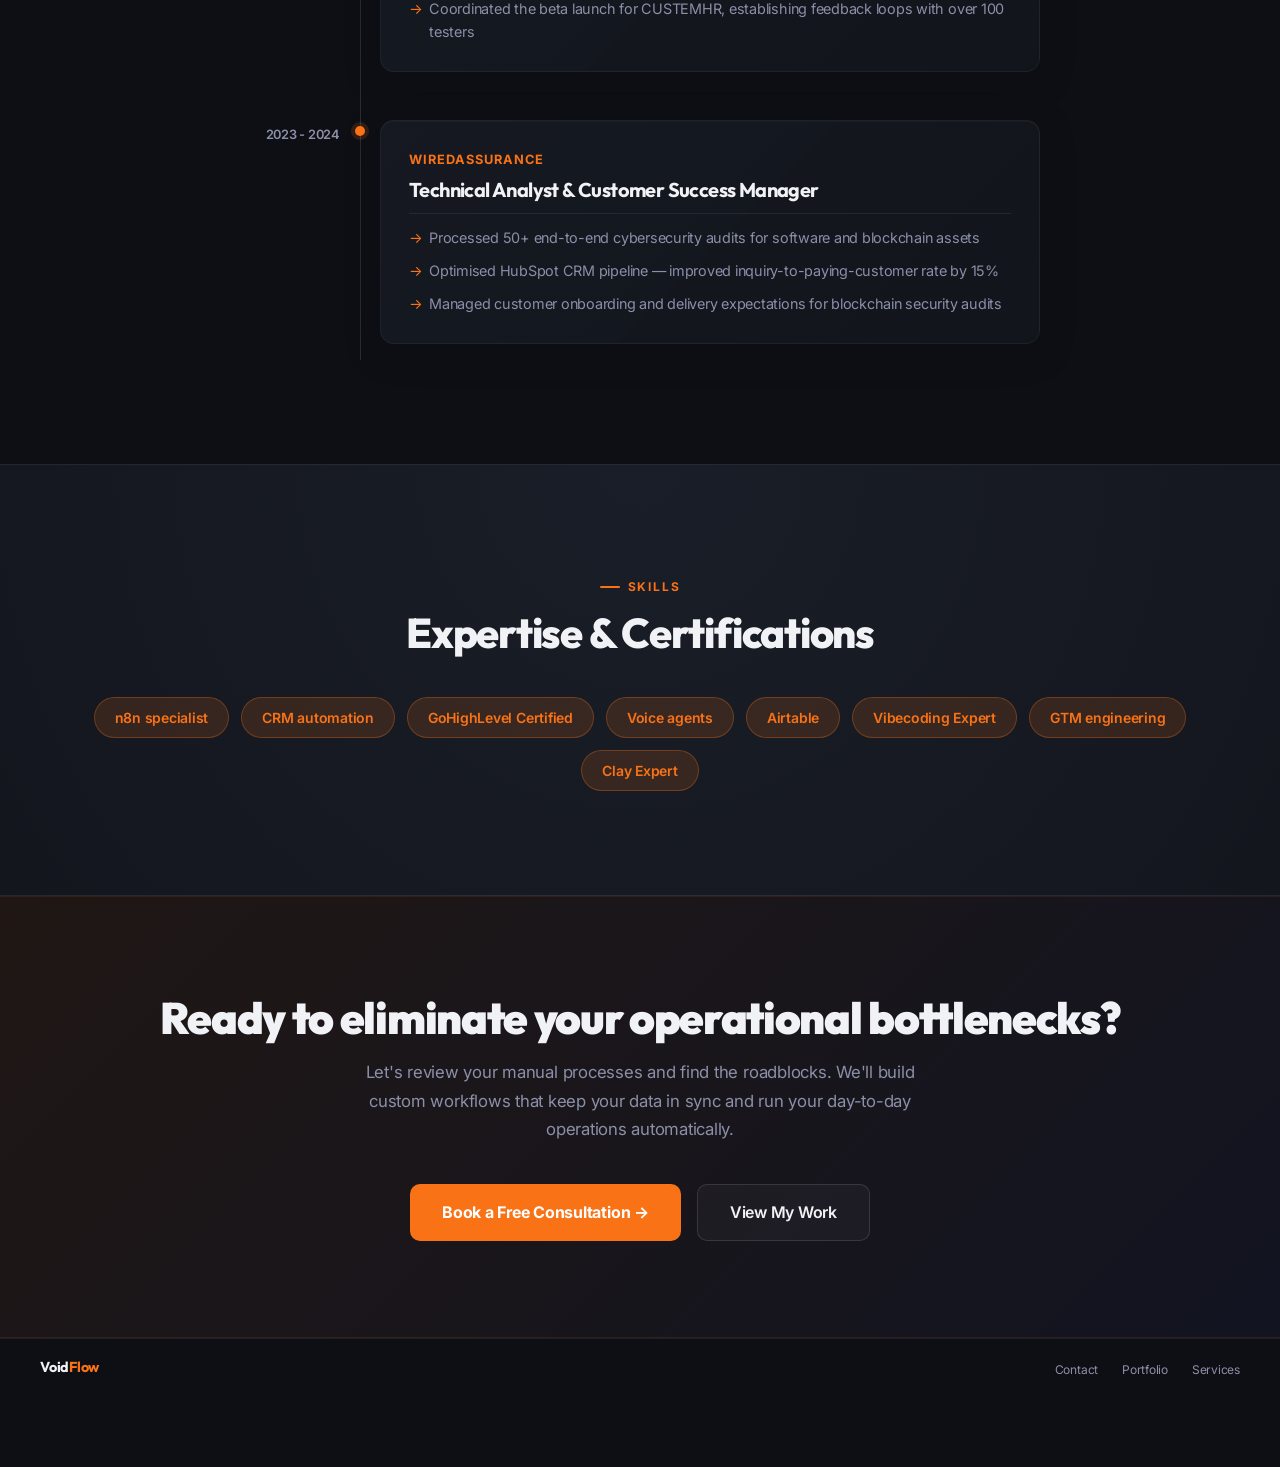
==== commit 35cee9fe: "Remove copyright text from footers globally" ====
--- a/about.html
+++ b/about.html
@@ -543,7 +543,6 @@
   <!-- ── FOOTER ── -->
   <footer>
     <div class="footer-brand">Void<span>Flow</span></div>
-    <div class="footer-copy">© 2024 AI Automation Architect. All rights reserved.</div>
     <ul class="footer-links">
       <li><a href="contact.html">Contact</a></li>
       <li><a href="portfolio.html">Portfolio</a></li>
